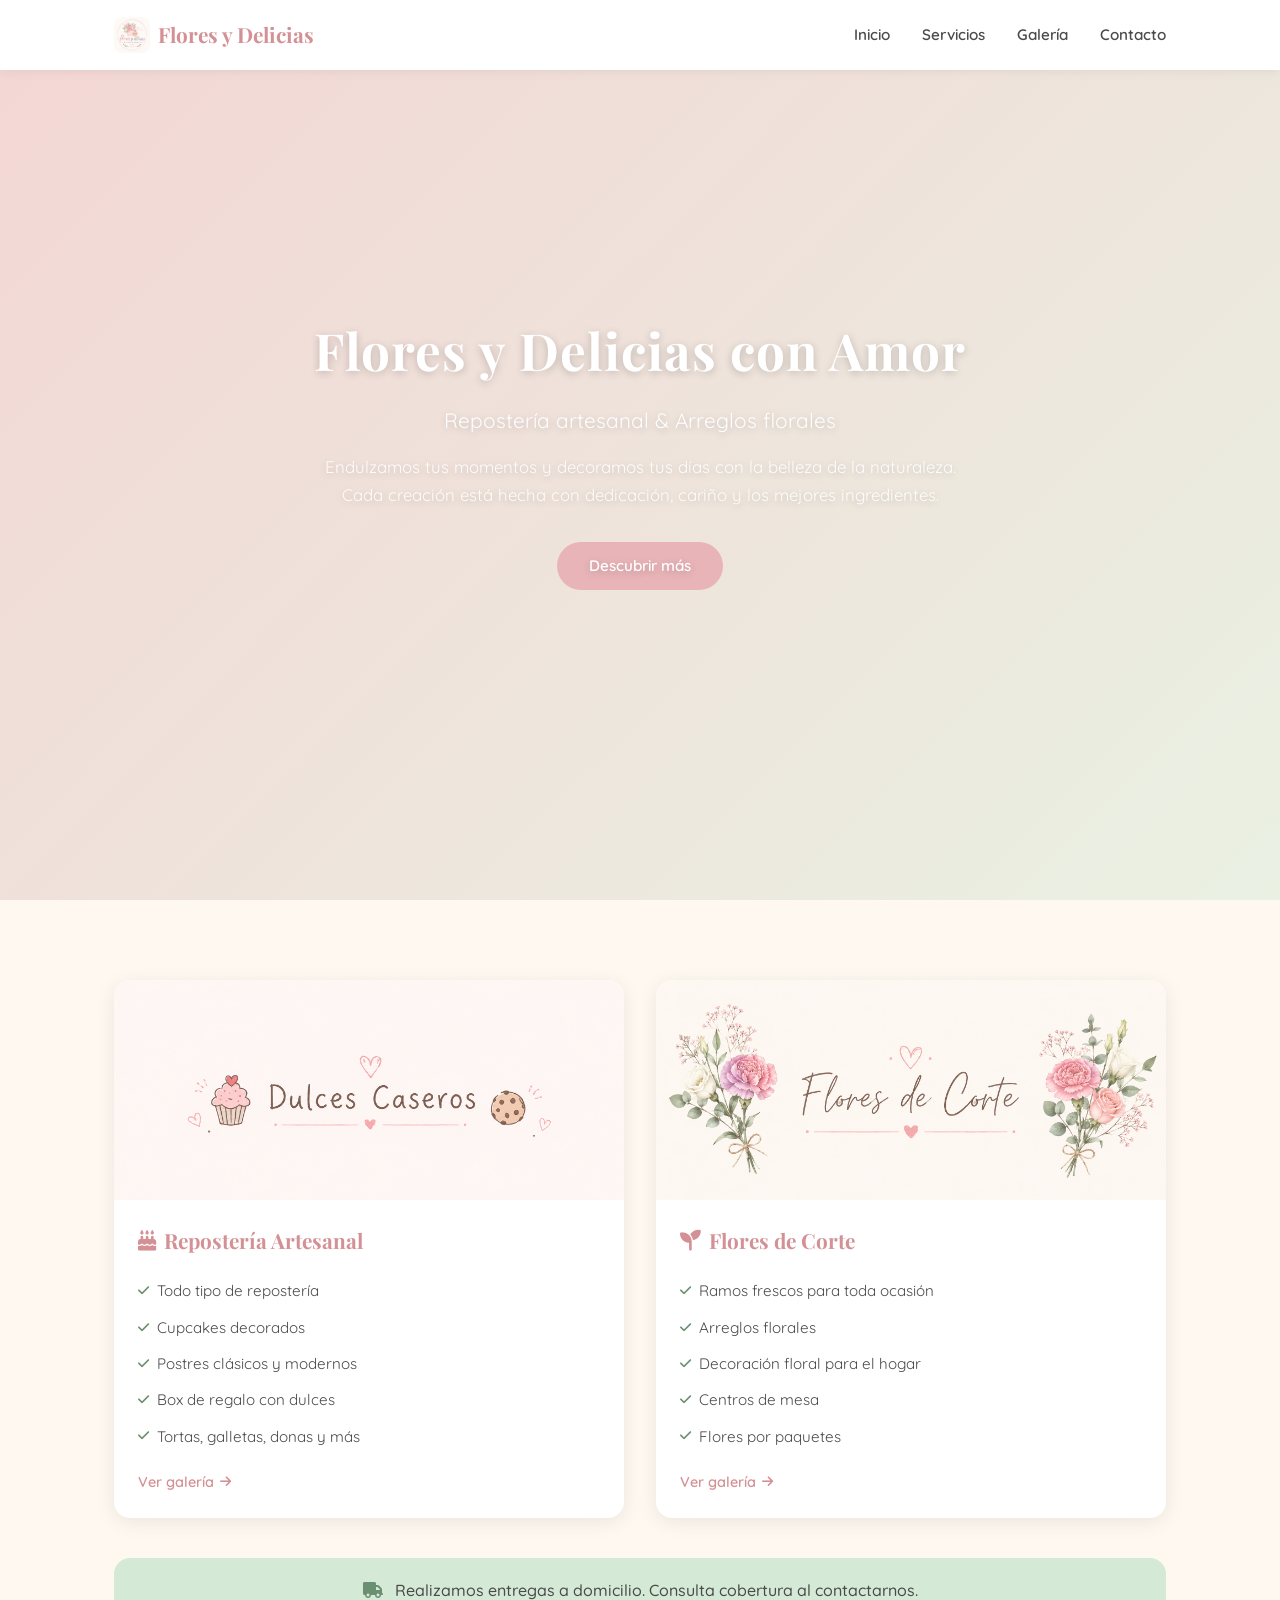
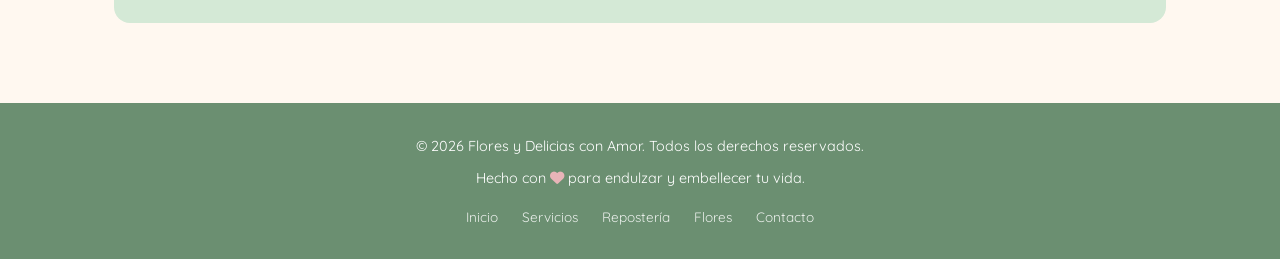
==== index.html @ ece7d473 "estado inicial" ====
<!DOCTYPE html>
<html lang="es">

<head>
    <meta charset="UTF-8">
    <meta name="viewport" content="width=device-width, initial-scale=1.0">
    <title>Flores y Delicias con Amor</title>
    <link rel="stylesheet" href="style.css">
    <link rel="preconnect" href="https://fonts.googleapis.com">
    <link
        href="https://fonts.googleapis.com/css2?family=Playfair+Display:wght@400;700&family=Quicksand:wght@300;400;600&display=swap"
        rel="stylesheet">
    <link rel="stylesheet" href="https://cdnjs.cloudflare.com/ajax/libs/font-awesome/6.5.0/css/all.min.css">
</head>

<body>

    <header class="header">
        <nav class="nav container">
            <a href="index.html" class="nav-logo">
                <img src="img/logo.png" alt="Logo"> Flores y Delicias
            </a>
            <button class="nav-toggle" aria-label="Abrir menú">
                <i class="fas fa-bars"></i>
            </button>
            <ul class="nav-menu">
                <li><a href="index.html" class="nav-link">Inicio</a></li>
                <li><a href="servicios.html" class="nav-link">Servicios</a></li>
                <li><a href="#galeria" class="nav-link">Galería</a></li>
                <li><a href="contacto.html" class="nav-link">Contacto</a></li>
            </ul>
        </nav>
    </header>

    <section id="inicio" class="hero">
        <div class="hero-overlay"></div>
        <div class="hero-content container">
            <h1>Flores y Delicias con Amor</h1>
            <p class="hero-subtitle">Repostería artesanal &amp; Arreglos florales</p>
            <p class="hero-desc">Endulzamos tus momentos y decoramos tus días con la belleza de la naturaleza. Cada
                creación está hecha con dedicación, cariño y los mejores ingredientes.</p>
            <a href="servicios.html" class="btn">Descubrir más</a>
        </div>
    </section>


    <section class="section">
        <div class="container">
            <div class="cards">
                <a href="reposteria.html" class="card-link">
                    <div class="card">
                        <div class="card-img">
                            <img src="img/dulces.png" alt="Repostería artesanal">
                        </div>
                        <div class="card-body">
                            <h3><i class="fas fa-birthday-cake"></i> Repostería Artesanal</h3>
                            <ul>
                                <li>Todo tipo de repostería</li>
                                <li>Cupcakes decorados</li>
                                <li>Postres clásicos y modernos</li>
                                <li>Box de regalo con dulces</li>
                                <li>Tortas, galletas, donas y más</li>
                            </ul>
                            <span class="card-cta">Ver galería <i class="fas fa-arrow-right"></i></span>
                        </div>
                    </div>
                </a>
                <a href="flores.html" class="card-link">
                    <div class="card">
                        <div class="card-img">
                            <img src="img/flores.png" alt="Flores de corte">
                        </div>
                        <div class="card-body">
                            <h3><i class="fas fa-seedling"></i> Flores de Corte</h3>
                            <ul>
                                <li>Ramos frescos para toda ocasión</li>
                                <li>Arreglos florales</li>
                                <li>Decoración floral para el hogar</li>
                                <li>Centros de mesa</li>
                                <li>Flores por paquetes</li>
                            </ul>
                            <span class="card-cta">Ver galería <i class="fas fa-arrow-right"></i></span>
                        </div>
                    </div>
                </a>
            </div>
            <div class="extra-info">
                <p><i class="fas fa-truck"></i> Realizamos entregas a domicilio. Consulta cobertura al contactarnos.</p>
            </div>
        </div>
    </section>


    <footer class="footer">
        <div class="container footer-content">
            <p>&copy; 2026 Flores y Delicias con Amor. Todos los derechos reservados.</p>
            <p>Hecho con <i class="fas fa-heart"></i> para endulzar y embellecer tu vida.</p>
            <div class="footer-links">
                <a href="index.html">Inicio</a>
                <a href="servicios.html">Servicios</a>
                <a href="reposteria.html">Repostería</a>
                <a href="flores.html">Flores</a>
                <a href="contacto.html">Contacto</a>
            </div>
        </div>
    </footer>

    <script src="script.js"></script>
</body>

</html>
---- style.css ----
*,
*::before,
*::after {
    margin: 0;
    padding: 0;
    box-sizing: border-box;
}

:root {
    --rosa-claro: #f8e8e8;
    --rosa-medio: #e8b4b8;
    --rosa-oscuro: #d49195;
    --verde-claro: #d4e9d6;
    --verde-oscuro: #6b8f71;
    --crema: #fff8f0;
    --texto: #4a4a4a;
    --texto-claro: #7a7a7a;
    --blanco: #ffffff;
    --sombra: 0 4px 20px rgba(0, 0, 0, 0.08);
    --radio: 16px;
    --transicion: 0.3s ease;
}

html {
    scroll-behavior: smooth;
}

body {
    font-family: 'Quicksand', sans-serif;
    color: var(--texto);
    background-color: var(--crema);
    line-height: 1.6;
}

h1,
h2,
h3 {
    font-family: 'Playfair Display', serif;
    font-weight: 700;
}

img {
    max-width: 100%;
    height: auto;
    display: block;
}

a {
    text-decoration: none;
    color: inherit;
}

ul {
    list-style: none;
}

.container {
    max-width: 1100px;
    margin: 0 auto;
    padding: 0 24px;
}

/* ===== HEADER / NAV ===== */
.header {
    position: fixed;
    top: 0;
    left: 0;
    width: 100%;
    background: var(--blanco);
    box-shadow: 0 2px 10px rgba(0, 0, 0, 0.06);
    z-index: 1000;
}

.nav {
    display: flex;
    justify-content: space-between;
    align-items: center;
    height: 70px;
}

.nav-logo {
    font-family: 'Playfair Display', serif;
    font-size: 1.3rem;
    font-weight: 700;
    color: var(--rosa-oscuro);
    display: flex;
    align-items: center;
    gap: 8px;
}

.nav-logo img {
    height: 36px;
    width: auto;
    border-radius: 8px;
}

.nav-menu {
    display: flex;
    gap: 32px;
}

.nav-link {
    font-weight: 600;
    font-size: 0.95rem;
    color: var(--texto);
    transition: color var(--transicion);
    position: relative;
}

.nav-link::after {
    content: '';
    position: absolute;
    bottom: -4px;
    left: 0;
    width: 0;
    height: 2px;
    background: var(--rosa-medio);
    transition: width var(--transicion);
}

.nav-link:hover {
    color: var(--rosa-oscuro);
}

.nav-link:hover::after {
    width: 100%;
}

.nav-toggle {
    display: none;
    background: none;
    border: none;
    font-size: 1.5rem;
    color: var(--texto);
    cursor: pointer;
    padding: 4px;
}

/* ===== HERO ===== */
.hero {
    position: relative;
    min-height: 100vh;
    display: flex;
    align-items: center;
    justify-content: center;
    text-align: center;
    background: url('https://images.unsplash.com/photo-1495521821757-a1efb6729352?w=1600&q=80') center / cover no-repeat;
    margin-top: 0;
}

.hero-overlay {
    position: absolute;
    inset: 0;
    background: linear-gradient(135deg, rgba(232, 180, 184, 0.5), rgba(212, 233, 214, 0.5));
}

.hero-content {
    position: relative;
    z-index: 1;
    color: var(--blanco);
    max-width: 720px;
    text-shadow: 0 2px 8px rgba(0, 0, 0, 0.2);
}

.hero-content h1 {
    font-size: 3.2rem;
    margin-bottom: 12px;
    letter-spacing: 1px;
}

.hero-subtitle {
    font-size: 1.3rem;
    font-weight: 400;
    margin-bottom: 16px;
    opacity: 0.95;
}

.hero-desc {
    font-size: 1.05rem;
    line-height: 1.7;
    margin-bottom: 32px;
    opacity: 0.9;
}

/* ===== BUTTONS ===== */
.btn {
    display: inline-block;
    padding: 12px 32px;
    background: var(--rosa-medio);
    color: var(--blanco);
    border-radius: 50px;
    font-weight: 600;
    font-size: 0.95rem;
    border: none;
    cursor: pointer;
    transition: background var(--transicion), transform var(--transicion);
}

.btn:hover {
    background: var(--rosa-oscuro);
    transform: translateY(-2px);
}

/* ===== SECTIONS ===== */
.section {
    padding: 80px 0;
}

.section-alt {
    background: var(--rosa-claro);
}

.section-title {
    text-align: center;
    font-size: 2.2rem;
    color: var(--verde-oscuro);
    margin-bottom: 12px;
}

.section-desc {
    text-align: center;
    color: var(--texto-claro);
    max-width: 600px;
    margin: 0 auto 48px;
    font-size: 1rem;
}

/* ===== CARDS ===== */
.cards {
    display: grid;
    grid-template-columns: repeat(auto-fit, minmax(300px, 1fr));
    gap: 32px;
}

.card {
    background: var(--blanco);
    border-radius: var(--radio);
    overflow: hidden;
    box-shadow: var(--sombra);
    transition: transform var(--transicion), box-shadow var(--transicion);
}

.card:hover {
    transform: translateY(-6px);
    box-shadow: 0 8px 30px rgba(0, 0, 0, 0.12);
}

.card-img {
    height: 220px;
    overflow: hidden;
}

.card-img img {
    width: 100%;
    height: 100%;
    object-fit: cover;
    transition: transform 0.5s ease;
}

.card:hover .card-img img {
    transform: scale(1.08);
}

.card-body {
    padding: 24px;
}

.card-body h3 {
    font-size: 1.3rem;
    margin-bottom: 16px;
    color: var(--rosa-oscuro);
    display: flex;
    align-items: center;
    gap: 8px;
}

.card-body li {
    padding: 6px 0;
    font-size: 0.95rem;
    display: flex;
    align-items: center;
    gap: 8px;
}

.card-body li::before {
    content: '\f00c';
    font-family: 'Font Awesome 6 Free';
    font-weight: 900;
    color: var(--verde-oscuro);
    font-size: 0.8rem;
}

.card-link {
    display: block;
    color: inherit;
}

.card-link:hover .card {
    transform: translateY(-6px);
    box-shadow: 0 8px 30px rgba(0, 0, 0, 0.12);
}

.card-link:hover .card-img img {
    transform: scale(1.08);
}

.card-cta {
    margin-top: 16px;
    font-weight: 600;
    color: var(--rosa-oscuro);
    font-size: 0.9rem;
    display: flex;
    align-items: center;
    gap: 6px;
}

.card-cta i {
    font-size: 0.8rem;
    transition: transform var(--transicion);
}

.card-link:hover .card-cta i {
    transform: translateX(4px);
}

/* ===== EXTRA INFO ===== */
.extra-info {
    text-align: center;
    margin-top: 40px;
    padding: 20px;
    background: var(--verde-claro);
    border-radius: var(--radio);
    font-weight: 500;
}

.extra-info i {
    margin-right: 8px;
    color: var(--verde-oscuro);
}

/* ===== GALERÍA ===== */
.gallery {
    display: grid;
    grid-template-columns: repeat(auto-fit, minmax(250px, 1fr));
    gap: 16px;
}

.gallery-item {
    position: relative;
    border-radius: var(--radio);
    overflow: hidden;
    cursor: pointer;
    aspect-ratio: 1 / 1;
}

.gallery-item img {
    width: 100%;
    height: 100%;
    object-fit: cover;
    transition: transform 0.5s ease;
}

.gallery-item:hover img {
    transform: scale(1.1);
}

.gallery-overlay {
    position: absolute;
    inset: 0;
    background: rgba(232, 180, 184, 0.7);
    display: flex;
    align-items: center;
    justify-content: center;
    opacity: 0;
    transition: opacity var(--transicion);
}

.gallery-item:hover .gallery-overlay {
    opacity: 1;
}

.gallery-overlay span {
    color: var(--blanco);
    font-weight: 600;
    font-size: 1.1rem;
    text-shadow: 0 1px 4px rgba(0, 0, 0, 0.2);
}

/* ===== PAGE HERO (pages internas) ===== */
.page-hero {
  position: relative;
  min-height: 40vh;
  display: flex;
  align-items: center;
  justify-content: center;
  text-align: center;
  margin-top: 70px;
}

.page-hero-reposteria {
  background: url('https://images.unsplash.com/photo-1556679343-c7306c1976bc?w=1600&q=80') center / cover no-repeat;
}

.page-hero-flores {
  background: url('https://images.unsplash.com/photo-1563241527-3004b7be0ffd?w=1600&q=80') center / cover no-repeat;
}

.page-hero-contacto {
  background: url('https://images.unsplash.com/photo-1423666639041-f56000c27a9a?w=1600&q=80') center / cover no-repeat;
}

.page-hero-servicios {
  background: url('https://images.unsplash.com/photo-1495521821757-a1efb6729352?w=1600&q=80') center / cover no-repeat;
}

.page-hero-overlay {
  position: absolute;
  inset: 0;
  background: linear-gradient(135deg, rgba(232, 180, 184, 0.55), rgba(212, 233, 214, 0.55));
}

.page-hero-content {
  position: relative;
  z-index: 1;
  color: var(--blanco);
  text-shadow: 0 2px 8px rgba(0, 0, 0, 0.2);
}

.page-hero-content h1 {
  font-size: 2.8rem;
  margin-bottom: 12px;
}

.page-hero-content p {
  font-size: 1.15rem;
  opacity: 0.95;
}

/* ===== BACK LINK ===== */
.back-link {
  text-align: center;
  margin-top: 48px;
}

/* ===== CONTACTO ===== */
.contact-wrapper {
    display: grid;
    grid-template-columns: 1fr 1fr;
    gap: 48px;
    align-items: start;
}

.contact-form {
    background: var(--blanco);
    padding: 32px;
    border-radius: var(--radio);
    box-shadow: var(--sombra);
}

.form-group {
    margin-bottom: 20px;
}

.form-group label {
    display: block;
    font-weight: 600;
    font-size: 0.9rem;
    margin-bottom: 6px;
    color: var(--texto);
}

.form-group input,
.form-group textarea {
    width: 100%;
    padding: 12px 14px;
    border: 2px solid #eee;
    border-radius: 10px;
    font-family: 'Quicksand', sans-serif;
    font-size: 0.95rem;
    transition: border-color var(--transicion);
    background: var(--crema);
}

.form-group input:focus,
.form-group textarea:focus {
    outline: none;
    border-color: var(--rosa-medio);
}

.btn-submit {
    width: 100%;
    font-size: 1rem;
    padding: 14px;
}

.form-feedback {
    margin-top: 16px;
    text-align: center;
    font-weight: 600;
    font-size: 0.9rem;
}

.form-feedback.success {
    color: var(--verde-oscuro);
}

.form-feedback.error {
    color: var(--rosa-oscuro);
}

/* ===== CONTACT INFO ===== */
.contact-info {
    background: var(--blanco);
    padding: 32px;
    border-radius: var(--radio);
    box-shadow: var(--sombra);
}

.contact-info h3 {
    font-size: 1.4rem;
    color: var(--verde-oscuro);
    margin-bottom: 24px;
}

.info-item {
    display: flex;
    align-items: center;
    gap: 14px;
    margin-bottom: 18px;
    font-size: 0.95rem;
}

.info-item i {
    width: 20px;
    text-align: center;
    color: var(--rosa-medio);
    font-size: 1.2rem;
}

.info-social {
    display: flex;
    gap: 16px;
    margin-top: 28px;
}

.info-social a {
    display: inline-flex;
    align-items: center;
    justify-content: center;
    width: 44px;
    height: 44px;
    border-radius: 50%;
    background: var(--rosa-claro);
    color: var(--rosa-oscuro);
    font-size: 1.3rem;
    transition: background var(--transicion), color var(--transicion), transform var(--transicion);
}

.info-social a:hover {
    background: var(--rosa-medio);
    color: var(--blanco);
    transform: scale(1.1);
}

/* ===== FOOTER ===== */
.footer {
    background: var(--verde-oscuro);
    color: var(--blanco);
    padding: 32px 0;
    text-align: center;
}

.footer-content p {
    margin-bottom: 8px;
    font-size: 0.9rem;
}

.footer-content i {
    color: var(--rosa-medio);
}

.footer-links {
    margin-top: 16px;
    display: flex;
    justify-content: center;
    gap: 24px;
    flex-wrap: wrap;
}

.footer-links a {
    font-size: 0.85rem;
    opacity: 0.85;
    transition: opacity var(--transicion);
}

.footer-links a:hover {
    opacity: 1;
    text-decoration: underline;
}

/* ===== RESPONSIVE ===== */
@media (max-width: 768px) {
    .nav-toggle {
        display: block;
    }

    .nav-menu {
        position: fixed;
        top: 70px;
        left: 0;
        width: 100%;
        background: var(--blanco);
        flex-direction: column;
        align-items: center;
        gap: 0;
        padding: 16px 0;
        box-shadow: 0 4px 12px rgba(0, 0, 0, 0.08);
        transform: translateY(-110%);
        transition: transform var(--transicion);
    }

    .nav-menu.active {
        transform: translateY(0);
    }

    .nav-menu li {
        width: 100%;
        text-align: center;
    }

    .nav-link {
        display: block;
        padding: 14px 0;
    }

    .hero-content h1 {
        font-size: 2rem;
    }

    .hero-subtitle {
        font-size: 1rem;
    }

    .hero-desc {
        font-size: 0.95rem;
    }

    .section {
        padding: 56px 0;
    }

    .section-title {
        font-size: 1.7rem;
    }

    .contact-wrapper {
        grid-template-columns: 1fr;
    }

    .cards {
        grid-template-columns: 1fr;
    }

    .gallery {
        grid-template-columns: repeat(2, 1fr);
    }
}

@media (max-width: 480px) {
    .gallery {
        grid-template-columns: 1fr;
    }

    .hero-content h1 {
        font-size: 1.6rem;
    }

    .nav-logo {
        font-size: 1.1rem;
    }
}
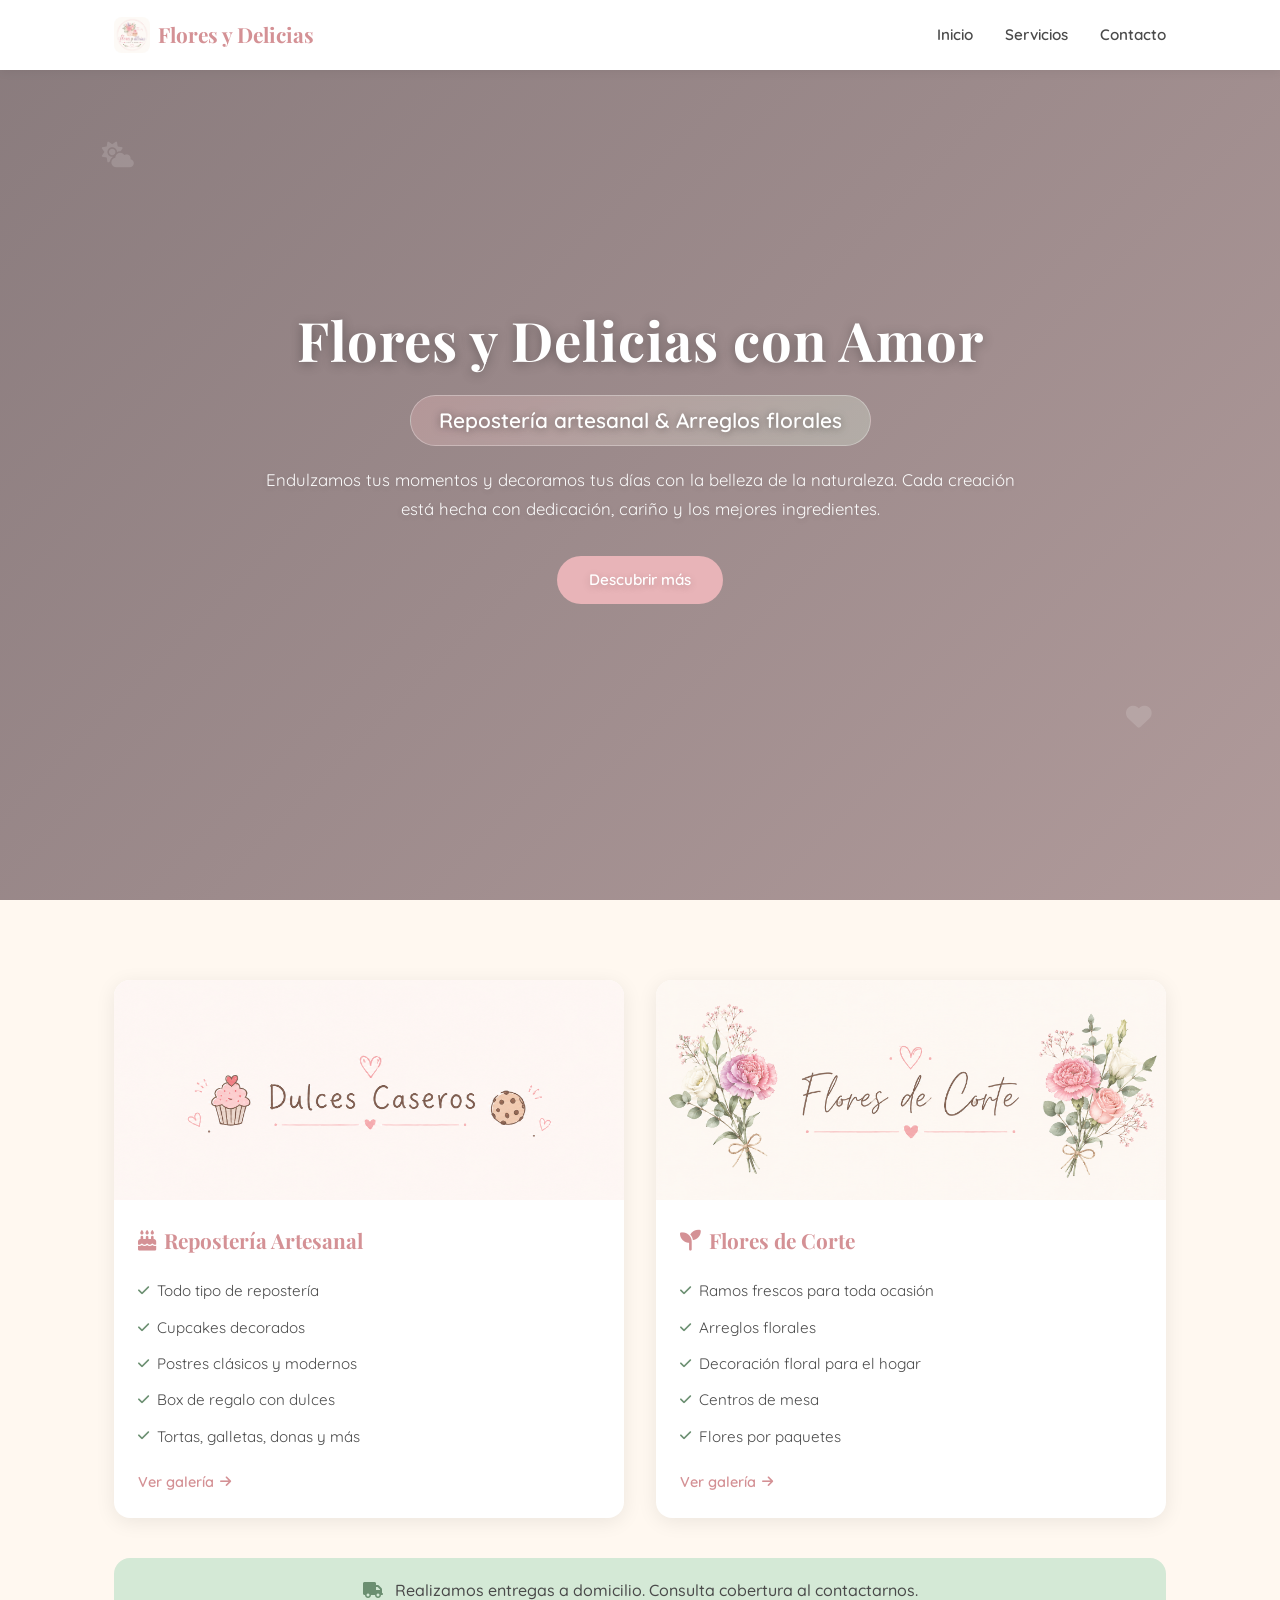
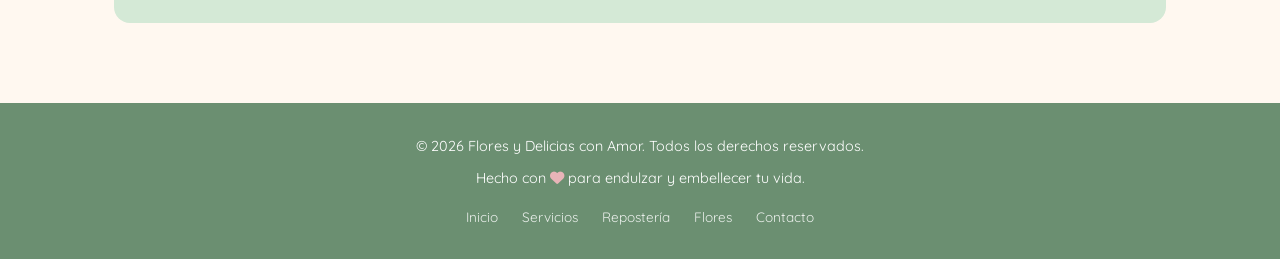
==== commit ac655e9d: "primer cambio" ====
--- a/index.html
+++ b/index.html
@@ -26,7 +26,6 @@
             <ul class="nav-menu">
                 <li><a href="index.html" class="nav-link">Inicio</a></li>
                 <li><a href="servicios.html" class="nav-link">Servicios</a></li>
-                <li><a href="#galeria" class="nav-link">Galería</a></li>
                 <li><a href="contacto.html" class="nav-link">Contacto</a></li>
             </ul>
         </nav>
--- a/style.css
+++ b/style.css
@@ -144,42 +144,107 @@
     align-items: center;
     justify-content: center;
     text-align: center;
-    background: url('https://images.unsplash.com/photo-1495521821757-a1efb6729352?w=1600&q=80') center / cover no-repeat;
+    background: url('https://images.unsplash.com/photo-1561181286-d3fee7d55364?w=1600&q=80') center / cover no-repeat;
     margin-top: 0;
+    animation: heroZoom 12s ease-in-out infinite alternate;
+}
+
+@keyframes heroZoom {
+    0% { background-size: 100%; }
+    100% { background-size: 110%; }
 }
 
 .hero-overlay {
     position: absolute;
     inset: 0;
-    background: linear-gradient(135deg, rgba(232, 180, 184, 0.5), rgba(212, 233, 214, 0.5));
+    background: linear-gradient(135deg, rgba(40, 20, 30, 0.55), rgba(80, 40, 50, 0.45));
 }
 
 .hero-content {
     position: relative;
     z-index: 1;
     color: var(--blanco);
-    max-width: 720px;
+    max-width: 800px;
     text-shadow: 0 2px 8px rgba(0, 0, 0, 0.2);
 }
 
+.hero::before,
+.hero::after {
+    content: '\f004';
+    font-family: 'Font Awesome 6 Free';
+    font-weight: 900;
+    position: absolute;
+    z-index: 1;
+    font-size: 1.6rem;
+    opacity: 0.15;
+    color: #fff;
+    animation: floatDecor 6s ease-in-out infinite;
+    pointer-events: none;
+}
+
+.hero::before {
+    top: 15%;
+    left: 8%;
+    animation-delay: 0s;
+    content: '\f6c4';
+}
+
+.hero::after {
+    bottom: 18%;
+    right: 10%;
+    animation-delay: 3s;
+    content: '\f004';
+}
+
+@keyframes floatDecor {
+    0%, 100% { transform: translateY(0) rotate(0deg); opacity: 0.15; }
+    50% { transform: translateY(-20px) rotate(8deg); opacity: 0.25; }
+}
+
 .hero-content h1 {
-    font-size: 3.2rem;
+    font-size: 3.4rem;
     margin-bottom: 12px;
     letter-spacing: 1px;
+    text-shadow: 0 2px 12px rgba(0, 0, 0, 0.3);
+    animation: fadeInUp 0.8s ease-out;
 }
 
 .hero-subtitle {
     font-size: 1.3rem;
-    font-weight: 400;
-    margin-bottom: 16px;
-    opacity: 0.95;
+    font-weight: 600;
+    margin-bottom: 20px;
+    display: inline-block;
+    padding: 8px 28px;
+    background: linear-gradient(135deg, rgba(232, 180, 184, 0.35), rgba(212, 233, 214, 0.35));
+    backdrop-filter: blur(4px);
+    border-radius: 50px;
+    border: 1px solid rgba(255, 255, 255, 0.3);
+    color: #fff;
+    text-shadow: 0 1px 8px rgba(0, 0, 0, 0.4);
+    animation: fadeInUp 0.8s ease-out 0.15s backwards;
+}
+
+@keyframes fadeInUp {
+    from {
+        opacity: 0;
+        transform: translateY(20px);
+    }
+    to {
+        opacity: 1;
+        transform: translateY(0);
+    }
 }
 
 .hero-desc {
     font-size: 1.05rem;
     line-height: 1.7;
     margin-bottom: 32px;
-    opacity: 0.9;
+    opacity: 0.95;
+    animation: fadeInUp 0.8s ease-out 0.3s backwards;
+}
+
+.hero-content .btn {
+    animation: fadeInUp 0.8s ease-out 0.45s backwards;
 }
 
 /* ===== BUTTONS ===== */
@@ -410,7 +475,7 @@
 }
 
 .page-hero-servicios {
-  background: url('https://images.unsplash.com/photo-1495521821757-a1efb6729352?w=1600&q=80') center / cover no-repeat;
+  background: url('https://images.unsplash.com/photo-1561181286-d3fee7d55364?w=1600&q=80') center / cover no-repeat;
 }
 
 .page-hero-overlay {
@@ -634,11 +699,12 @@
     }
 
     .hero-content h1 {
-        font-size: 2rem;
+        font-size: 2.2rem;
     }
 
     .hero-subtitle {
-        font-size: 1rem;
+        font-size: 0.95rem;
+        padding: 6px 18px;
     }
 
     .hero-desc {
@@ -672,7 +738,12 @@
     }
 
     .hero-content h1 {
-        font-size: 1.6rem;
+        font-size: 1.8rem;
+    }
+
+    .hero-subtitle {
+        font-size: 0.85rem;
+        padding: 5px 14px;
     }
 
     .nav-logo {
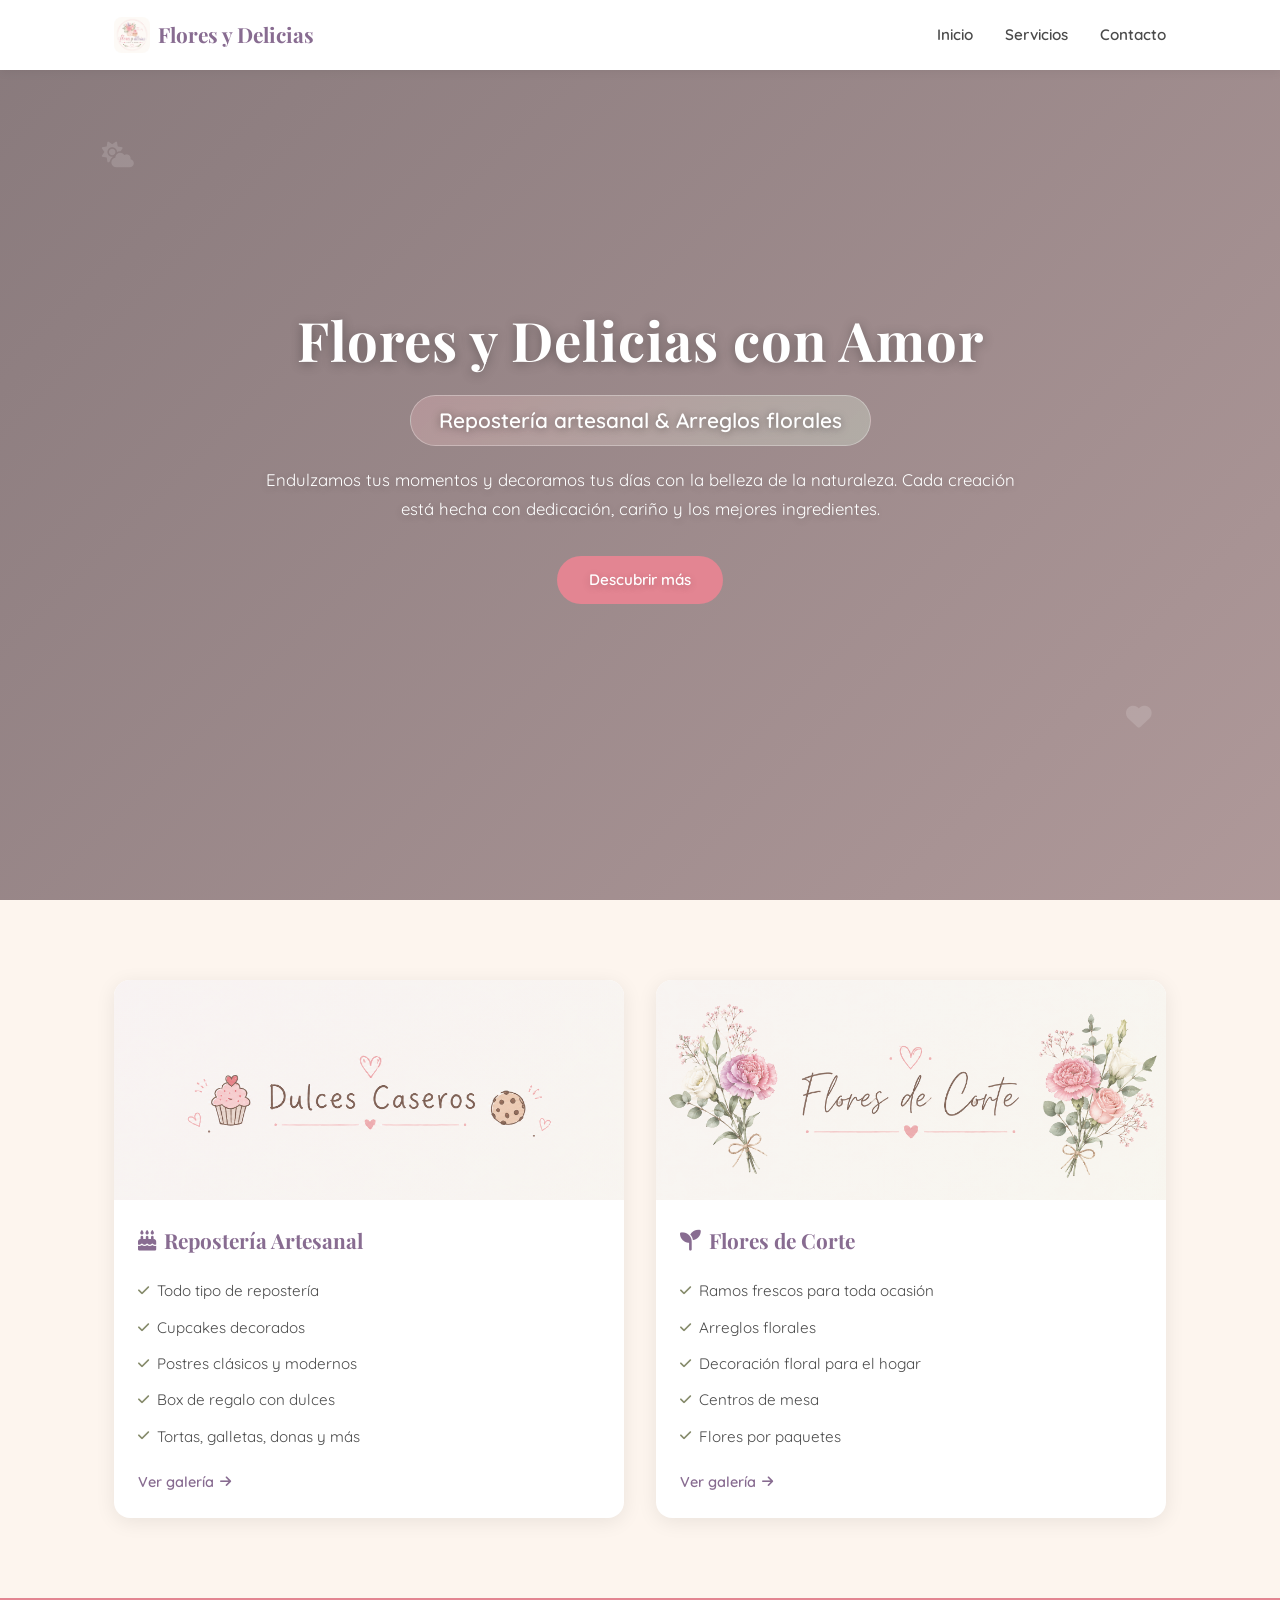
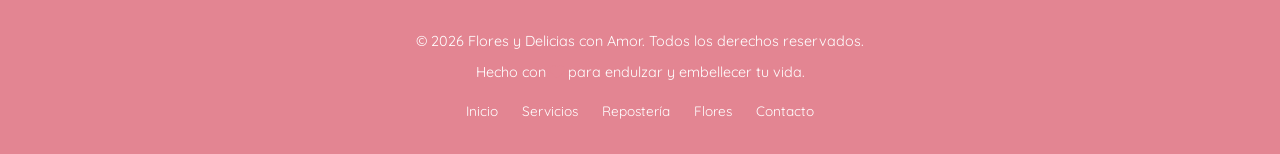
==== commit 09cc19aa: "Se agregaron imagenes nuevas y cambio de colores" ====
--- a/index.html
+++ b/index.html
@@ -83,9 +83,7 @@
                     </div>
                 </a>
             </div>
-            <div class="extra-info">
-                <p><i class="fas fa-truck"></i> Realizamos entregas a domicilio. Consulta cobertura al contactarnos.</p>
-            </div>
+            
         </div>
     </section>
 
--- a/style.css
+++ b/style.css
@@ -7,12 +7,14 @@
 }
 
 :root {
-    --rosa-claro: #f8e8e8;
-    --rosa-medio: #e8b4b8;
-    --rosa-oscuro: #d49195;
-    --verde-claro: #d4e9d6;
-    --verde-oscuro: #6b8f71;
-    --crema: #fff8f0;
+    --mauve-oscuro: #684771;
+    --mauve: #886C91;
+    --mauve-claro: #CFBDCF;
+    --sage: #858A6A;
+    --sage-claro: #C1C4AA;
+    --rosa: #E38592;
+    --rosa-claro: #F6CCD0;
+    --crema: #FDF5EE;
     --texto: #4a4a4a;
     --texto-claro: #7a7a7a;
     --blanco: #ffffff;
@@ -82,7 +84,7 @@
     font-family: 'Playfair Display', serif;
     font-size: 1.3rem;
     font-weight: 700;
-    color: var(--rosa-oscuro);
+    color: var(--mauve);
     display: flex;
     align-items: center;
     gap: 8px;
@@ -114,12 +116,12 @@
     left: 0;
     width: 0;
     height: 2px;
-    background: var(--rosa-medio);
+    background: var(--rosa);
     transition: width var(--transicion);
 }
 
 .nav-link:hover {
-    color: var(--rosa-oscuro);
+    color: var(--mauve);
 }
 
 .nav-link:hover::after {
@@ -150,8 +152,13 @@
 }
 
 @keyframes heroZoom {
-    0% { background-size: 100%; }
-    100% { background-size: 110%; }
+    0% {
+        background-size: 100%;
+    }
+
+    100% {
+        background-size: 110%;
+    }
 }
 
 .hero-overlay {
@@ -197,8 +204,17 @@
 }
 
 @keyframes floatDecor {
-    0%, 100% { transform: translateY(0) rotate(0deg); opacity: 0.15; }
-    50% { transform: translateY(-20px) rotate(8deg); opacity: 0.25; }
+
+    0%,
+    100% {
+        transform: translateY(0) rotate(0deg);
+        opacity: 0.15;
+    }
+
+    50% {
+        transform: translateY(-20px) rotate(8deg);
+        opacity: 0.25;
+    }
 }
 
 .hero-content h1 {
@@ -229,6 +245,7 @@
         opacity: 0;
         transform: translateY(20px);
     }
+
     to {
         opacity: 1;
         transform: translateY(0);
@@ -239,7 +256,6 @@
     font-size: 1.05rem;
     line-height: 1.7;
     margin-bottom: 32px;
-    opacity: 0.95;
     animation: fadeInUp 0.8s ease-out 0.3s backwards;
 }
 
@@ -251,7 +267,7 @@
 .btn {
     display: inline-block;
     padding: 12px 32px;
-    background: var(--rosa-medio);
+    background: var(--rosa);
     color: var(--blanco);
     border-radius: 50px;
     font-weight: 600;
@@ -262,7 +278,7 @@
 }
 
 .btn:hover {
-    background: var(--rosa-oscuro);
+    background: var(--mauve);
     transform: translateY(-2px);
 }
 
@@ -278,7 +294,7 @@
 .section-title {
     text-align: center;
     font-size: 2.2rem;
-    color: var(--verde-oscuro);
+    color: var(--sage);
     margin-bottom: 12px;
 }
 
@@ -313,17 +329,34 @@
 .card-img {
     height: 220px;
     overflow: hidden;
+    position: relative;
+}
+
+.card-img::after {
+    content: '';
+    position: absolute;
+    inset: 0;
+    background: linear-gradient(135deg, rgba(136, 108, 145, 0.06), rgba(133, 138, 106, 0.06));
+    z-index: 1;
+    pointer-events: none;
+    transition: opacity 0.3s ease;
+}
+
+.card:hover .card-img::after {
+    opacity: 0;
 }
 
 .card-img img {
     width: 100%;
     height: 100%;
     object-fit: cover;
-    transition: transform 0.5s ease;
+    transition: transform 0.5s ease, filter 0.4s ease;
+    filter: saturate(0.9) brightness(1.02);
 }
 
 .card:hover .card-img img {
     transform: scale(1.08);
+    filter: saturate(1.05) brightness(1.05);
 }
 
 .card-body {
@@ -333,7 +366,7 @@
 .card-body h3 {
     font-size: 1.3rem;
     margin-bottom: 16px;
-    color: var(--rosa-oscuro);
+    color: var(--mauve);
     display: flex;
     align-items: center;
     gap: 8px;
@@ -351,7 +384,7 @@
     content: '\f00c';
     font-family: 'Font Awesome 6 Free';
     font-weight: 900;
-    color: var(--verde-oscuro);
+    color: var(--sage);
     font-size: 0.8rem;
 }
 
@@ -372,7 +405,7 @@
 .card-cta {
     margin-top: 16px;
     font-weight: 600;
-    color: var(--rosa-oscuro);
+    color: var(--mauve);
     font-size: 0.9rem;
     display: flex;
     align-items: center;
@@ -393,14 +426,14 @@
     text-align: center;
     margin-top: 40px;
     padding: 20px;
-    background: var(--verde-claro);
+    background: var(--sage-claro);
     border-radius: var(--radio);
     font-weight: 500;
 }
 
 .extra-info i {
     margin-right: 8px;
-    color: var(--verde-oscuro);
+    color: var(--sage);
 }
 
 /* ===== GALERÍA ===== */
@@ -416,23 +449,47 @@
     overflow: hidden;
     cursor: pointer;
     aspect-ratio: 1 / 1;
+    border: 3px solid var(--mauve-claro);
+    box-shadow: 0 4px 16px rgba(136, 108, 145, 0.12), 0 0 0 1px rgba(136, 108, 145, 0.06);
+    transition: box-shadow 0.3s ease, border-color 0.3s ease;
+}
+
+.gallery-item::before {
+    content: '';
+    position: absolute;
+    inset: 0;
+    background: linear-gradient(135deg, rgba(136, 108, 145, 0.08), rgba(133, 138, 106, 0.08));
+    z-index: 1;
+    pointer-events: none;
+    transition: opacity 0.3s ease;
+}
+
+.gallery-item:hover {
+    border-color: var(--mauve);
+    box-shadow: 0 8px 28px rgba(136, 108, 145, 0.2);
+}
+
+.gallery-item:hover::before {
+    opacity: 0;
 }
 
 .gallery-item img {
     width: 100%;
     height: 100%;
     object-fit: cover;
-    transition: transform 0.5s ease;
+    transition: transform 0.5s ease, filter 0.4s ease;
+    filter: saturate(0.9) brightness(1.02) contrast(1.02);
 }
 
 .gallery-item:hover img {
-    transform: scale(1.1);
+    transform: scale(1.08);
+    filter: saturate(1.05) brightness(1.05);
 }
 
 .gallery-overlay {
     position: absolute;
     inset: 0;
-    background: rgba(232, 180, 184, 0.7);
+    background: rgba(136, 108, 145, 0.7);
     display: flex;
     align-items: center;
     justify-content: center;
@@ -453,58 +510,58 @@
 
 /* ===== PAGE HERO (pages internas) ===== */
 .page-hero {
-  position: relative;
-  min-height: 40vh;
-  display: flex;
-  align-items: center;
-  justify-content: center;
-  text-align: center;
-  margin-top: 70px;
+    position: relative;
+    min-height: 40vh;
+    display: flex;
+    align-items: center;
+    justify-content: center;
+    text-align: center;
+    margin-top: 70px;
 }
 
 .page-hero-reposteria {
-  background: url('https://images.unsplash.com/photo-1556679343-c7306c1976bc?w=1600&q=80') center / cover no-repeat;
+  background: url('https://images.unsplash.com/photo-1488477181946-6428a0291777?w=1600&q=80') center / cover no-repeat;
 }
 
 .page-hero-flores {
-  background: url('https://images.unsplash.com/photo-1563241527-3004b7be0ffd?w=1600&q=80') center / cover no-repeat;
+  background: url('https://images.unsplash.com/photo-1490750967868-88aa4f44baee?w=1600&q=80') center / cover no-repeat;
 }
 
 .page-hero-contacto {
-  background: url('https://images.unsplash.com/photo-1423666639041-f56000c27a9a?w=1600&q=80') center / cover no-repeat;
+    background: url('https://images.unsplash.com/photo-1423666639041-f56000c27a9a?w=1600&q=80') center / cover no-repeat;
 }
 
 .page-hero-servicios {
-  background: url('https://images.unsplash.com/photo-1561181286-d3fee7d55364?w=1600&q=80') center / cover no-repeat;
+    background: url('https://images.unsplash.com/photo-1561181286-d3fee7d55364?w=1600&q=80') center / cover no-repeat;
 }
 
 .page-hero-overlay {
-  position: absolute;
-  inset: 0;
-  background: linear-gradient(135deg, rgba(232, 180, 184, 0.55), rgba(212, 233, 214, 0.55));
+    position: absolute;
+    inset: 0;
+    background: linear-gradient(135deg, rgba(232, 180, 184, 0.55), rgba(212, 233, 214, 0.55));
 }
 
 .page-hero-content {
-  position: relative;
-  z-index: 1;
-  color: var(--blanco);
-  text-shadow: 0 2px 8px rgba(0, 0, 0, 0.2);
+    position: relative;
+    z-index: 1;
+    color: var(--blanco);
+    text-shadow: 0 2px 8px rgba(0, 0, 0, 0.2);
 }
 
 .page-hero-content h1 {
-  font-size: 2.8rem;
-  margin-bottom: 12px;
+    font-size: 2.8rem;
+    margin-bottom: 12px;
 }
 
 .page-hero-content p {
-  font-size: 1.15rem;
-  opacity: 0.95;
+    font-size: 1.15rem;
+    opacity: 0.95;
 }
 
 /* ===== BACK LINK ===== */
 .back-link {
-  text-align: center;
-  margin-top: 48px;
+    text-align: center;
+    margin-top: 48px;
 }
 
 /* ===== CONTACTO ===== */
@@ -549,7 +606,7 @@
 .form-group input:focus,
 .form-group textarea:focus {
     outline: none;
-    border-color: var(--rosa-medio);
+    border-color: var(--rosa);
 }
 
 .btn-submit {
@@ -566,11 +623,11 @@
 }
 
 .form-feedback.success {
-    color: var(--verde-oscuro);
+    color: var(--sage);
 }
 
 .form-feedback.error {
-    color: var(--rosa-oscuro);
+    color: var(--mauve);
 }
 
 /* ===== CONTACT INFO ===== */
@@ -583,7 +640,7 @@
 
 .contact-info h3 {
     font-size: 1.4rem;
-    color: var(--verde-oscuro);
+    color: var(--sage);
     margin-bottom: 24px;
 }
 
@@ -598,7 +655,7 @@
 .info-item i {
     width: 20px;
     text-align: center;
-    color: var(--rosa-medio);
+    color: var(--rosa);
     font-size: 1.2rem;
 }
 
@@ -616,20 +673,20 @@
     height: 44px;
     border-radius: 50%;
     background: var(--rosa-claro);
-    color: var(--rosa-oscuro);
+    color: var(--mauve);
     font-size: 1.3rem;
     transition: background var(--transicion), color var(--transicion), transform var(--transicion);
 }
 
 .info-social a:hover {
-    background: var(--rosa-medio);
+    background: var(--rosa);
     color: var(--blanco);
     transform: scale(1.1);
 }
 
 /* ===== FOOTER ===== */
 .footer {
-    background: var(--verde-oscuro);
+    background: var(--rosa);
     color: var(--blanco);
     padding: 32px 0;
     text-align: center;
@@ -641,7 +698,7 @@
 }
 
 .footer-content i {
-    color: var(--rosa-medio);
+    color: var(--rosa);
 }
 
 .footer-links {
@@ -654,12 +711,10 @@
 
 .footer-links a {
     font-size: 0.85rem;
-    opacity: 0.85;
     transition: opacity var(--transicion);
 }
 
 .footer-links a:hover {
-    opacity: 1;
     text-decoration: underline;
 }
 
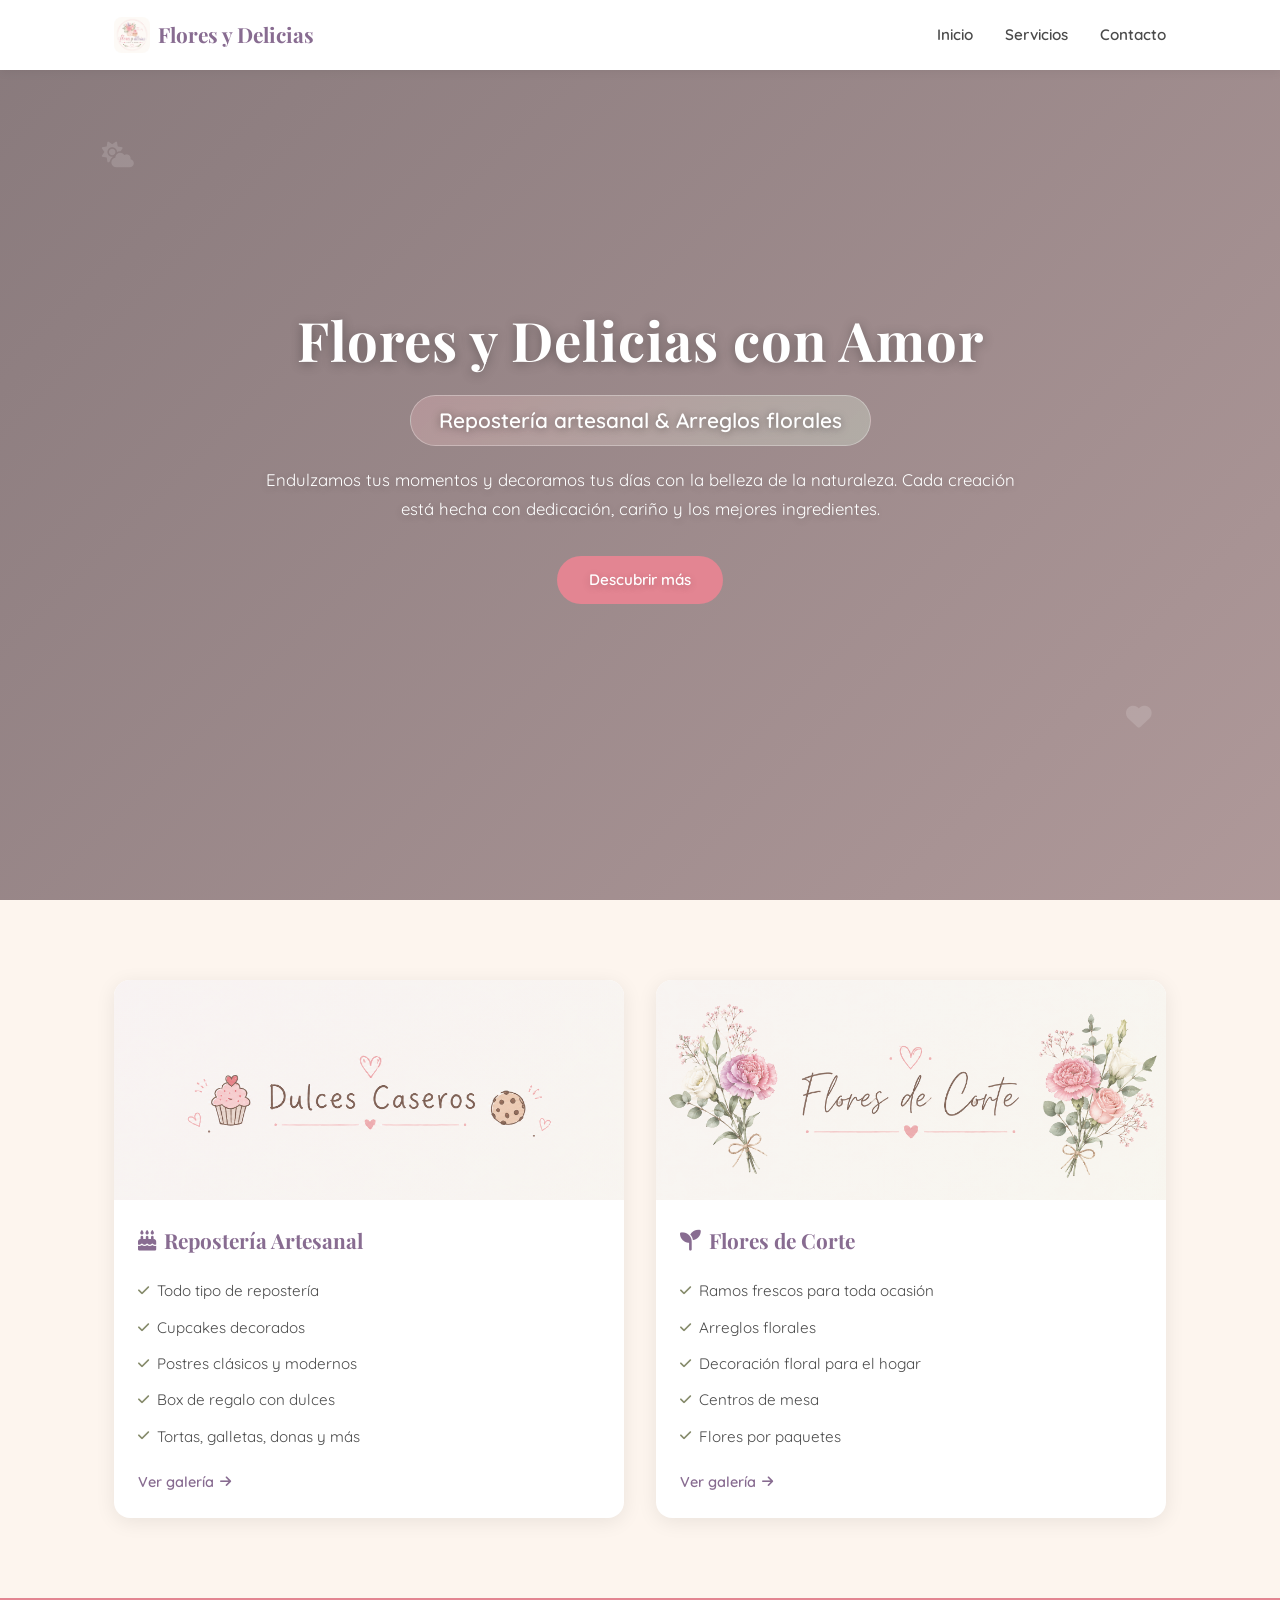
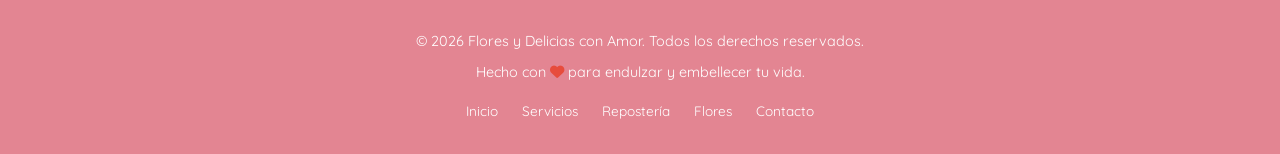
==== commit 4671a69d: "se actualizó el enlace de WhatsApp y se mejoró el estilo de los elementos de la interfaz." ====
--- a/index.html
+++ b/index.html
@@ -83,7 +83,7 @@
                     </div>
                 </a>
             </div>
-            
+
         </div>
     </section>
 
--- a/style.css
+++ b/style.css
@@ -135,7 +135,11 @@
     font-size: 1.5rem;
     color: var(--texto);
     cursor: pointer;
-    padding: 4px;
+    padding: 10px;
+    min-width: 44px;
+    min-height: 44px;
+    align-items: center;
+    justify-content: center;
 }
 
 /* ===== HERO ===== */
@@ -298,6 +302,10 @@
     margin-bottom: 12px;
 }
 
+#galeria-reposteria {
+    color: var(--mauve);
+}
+
 .section-desc {
     text-align: center;
     color: var(--texto-claro);
@@ -524,11 +532,11 @@
 }
 
 .page-hero-flores {
-  background: url('https://images.unsplash.com/photo-1490750967868-88aa4f44baee?w=1600&q=80') center / cover no-repeat;
+  background: url('https://images.unsplash.com/photo-1563241527-3004b7be0ffd?w=1600&q=80') center / cover no-repeat;
 }
 
 .page-hero-contacto {
-    background: url('https://images.unsplash.com/photo-1423666639041-f56000c27a9a?w=1600&q=80') center / cover no-repeat;
+    background: url('https://images.unsplash.com/photo-1597848212624-a19eb35e2651?w=1600&q=80') center / cover no-repeat;
 }
 
 .page-hero-servicios {
@@ -538,7 +546,7 @@
 .page-hero-overlay {
     position: absolute;
     inset: 0;
-    background: linear-gradient(135deg, rgba(232, 180, 184, 0.55), rgba(212, 233, 214, 0.55));
+    background: linear-gradient(135deg, rgba(0, 0, 0, 0.45), rgba(0, 0, 0, 0.25));
 }
 
 .page-hero-content {
@@ -697,8 +705,8 @@
     font-size: 0.9rem;
 }
 
-.footer-content i {
-    color: var(--rosa);
+.footer-content .fa-heart {
+    color: #e74c3c;
 }
 
 .footer-links {
@@ -729,6 +737,8 @@
         top: 70px;
         left: 0;
         width: 100%;
+        max-height: calc(100vh - 70px);
+        overflow-y: auto;
         background: var(--blanco);
         flex-direction: column;
         align-items: center;
@@ -737,6 +747,7 @@
         box-shadow: 0 4px 12px rgba(0, 0, 0, 0.08);
         transform: translateY(-110%);
         transition: transform var(--transicion);
+        z-index: 999;
     }
 
     .nav-menu.active {
@@ -804,4 +815,23 @@
     .nav-logo {
         font-size: 1.1rem;
     }
+}
+
+@media (max-width: 360px) {
+    .container {
+        padding: 0 16px;
+    }
+
+    .nav-logo {
+        font-size: 0.95rem;
+    }
+
+    .nav-logo img {
+        height: 30px;
+    }
+
+    .nav-link {
+        font-size: 0.9rem;
+        padding: 12px 0;
+    }
 }
